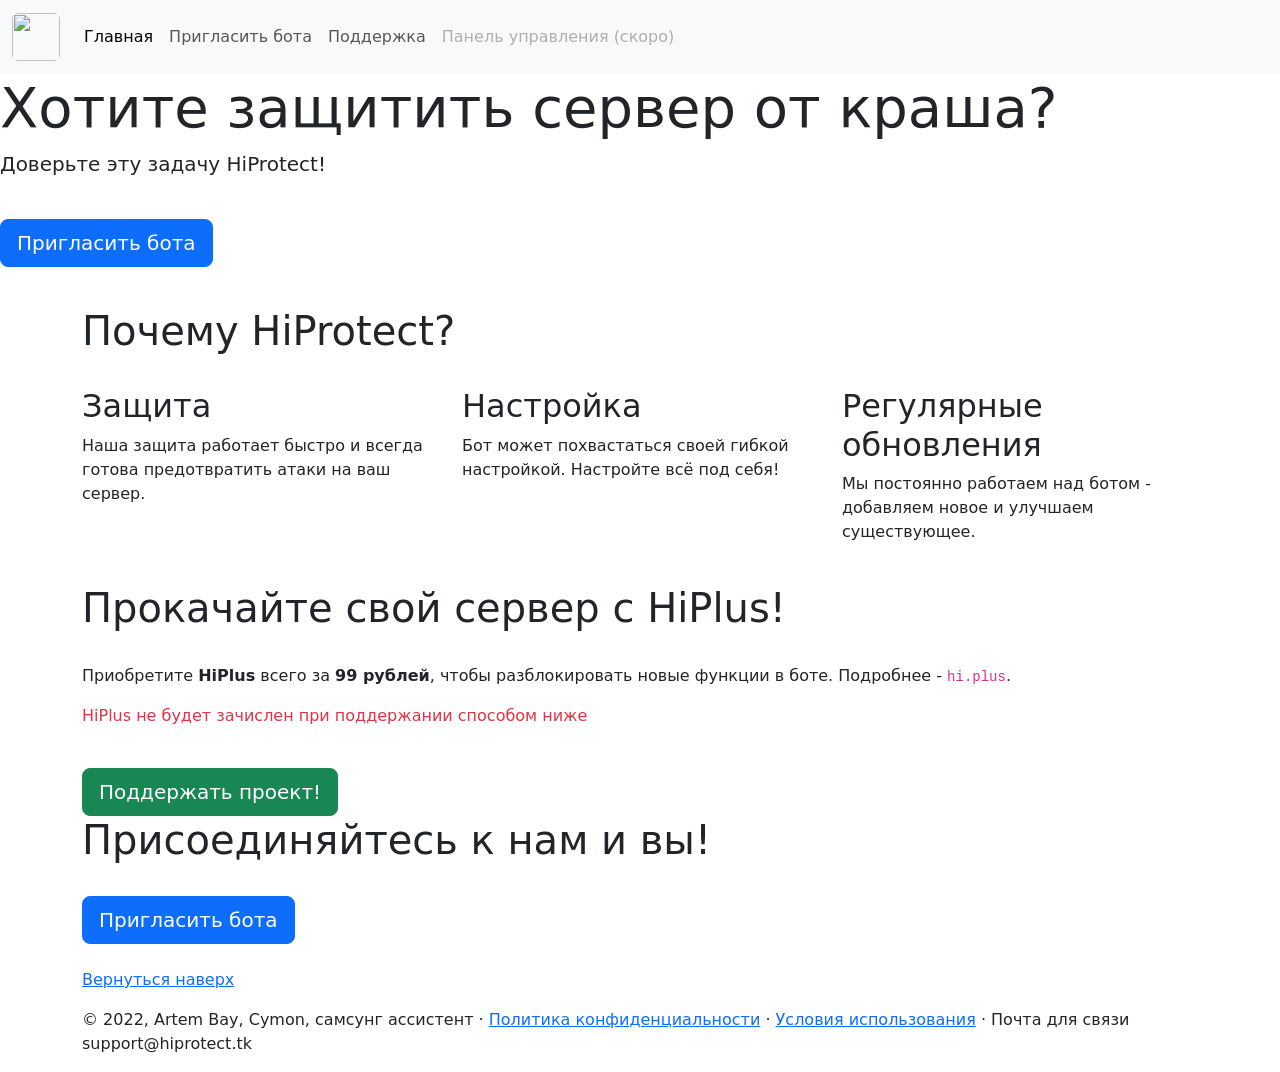
==== index.html @ 9c3abe78 "Add files via upload" ====
<!DOCTYPE html>
<html lang="ru-RU">
    <head>
        <title>HiProtect - позаботьтесь о защите своего Discord сервера</title>
        <meta charset="UTF-8">
        <link rel="stylesheet" href="/static/css/index.css">
        <link rel="shortcut icon" href="/static/img/logo.png" type="image/png">
        <link rel="preconnect" href="https://fonts.googleapis.com">
        <link rel="preconnect" href="https://fonts.gstatic.com" crossorigin>
        <link href="https://fonts.googleapis.com/css2?family=Montserrat:wght@300;400;500;600;700;800&family=Mulish:wght@200;300;400;500;600&display=swap" rel="stylesheet">
        <script src="https://cdn.jsdelivr.net/npm/bootstrap@5.2.0-beta1/dist/js/bootstrap.bundle.min.js" integrity="sha384-pprn3073KE6tl6bjs2QrFaJGz5/SUsLqktiwsUTF55Jfv3qYSDhgCecCxMW52nD2" crossorigin="anonymous"></script>
        <link href="https://cdn.jsdelivr.net/npm/bootstrap@5.2.0-beta1/dist/css/bootstrap.min.css" rel="stylesheet" integrity="sha384-0evHe/X+R7YkIZDRvuzKMRqM+OrBnVFBL6DOitfPri4tjfHxaWutUpFmBp4vmVor" crossorigin="anonymous">
        <meta name="title" content="HiProtect - сильная защита вашего Discord сервера">
        <meta name="description" content="HiProtect - Discord бот, защищающий серверы от уничтожения. Большой функционал и гибкая настройка не оставят вас равнодушными.">
        <meta name="keywords" content="hiprotect, хайпротект, защита, discord, дискорд, бот, bot, discord bot, anti nuke, анти краш бот">
        <meta http-equiv="Content-Type" content="text/html; charset=utf-8">
        <meta name="language" content="Russian">
        <script src="https://code.jquery.com/jquery-2.2.0.js" integrity="sha256-oYqpLeqZe9cetUDV+TFiBZHp3uJ+X4F5eLs4W6uSTSE=" crossorigin="anonymous"></script>
    </head>

    <body>
        <nav class="navbar navbar-expand-lg bg-light">
            <div class="container-fluid">
                <a class="navbar-brand" href="/"><img src="/static/img/logo.png" alt="" class="rounded" width="48" height="48"></a>
                <button class="navbar-toggler" type="button" data-bs-toggle="collapse" data-bs-target="#navbarSupportedContent" aria-controls="navbarSupportedContent" aria-expanded="false" aria-label="Toggle navigation">
                <span class="navbar-toggler-icon"></span>
                </button>
                <div class="collapse navbar-collapse" id="navbarSupportedContent">
                <ul class="navbar-nav me-auto mb-2 mb-lg-0">
                    <li class="nav-item">
                    <a class="nav-link active" aria-current="page" href="/">Главная</a>
                    </li>
                    <li class="nav-item">
                    <a class="nav-link" href="https://discord.com/oauth2/authorize?client_id=740540209896095864&scope=bot%20applications.commands&permissions=8" target="_blank">Пригласить бота</a>
                    </li>
                    <li class="nav-item">
                    <a class="nav-link" href="https://discord.gg/U4ge8Fup5u" target="_blank">Поддержка</a>
                    </li>
                    <li class="nav-item">
                    <a class="nav-link disabled" href="https://www.youtube.com/watch?v=dQw4w9WgXcQ">Панель управления (скоро)</a>
                    </li>
                </ul>
                </div>
            </div>
        </nav>
        <div class="jumbotron gradient title">
            <h1 class="display-4">Хотите защитить сервер от краша?</h1>
            <p class="lead">Доверьте эту задачу <b>HiProtect</b>!</p>
            <br>
            <p class="lead">
              <a class="btn btn-primary btn-lg" href="https://discord.com/oauth2/authorize?client_id=740540209896095864&scope=bot%20applications.commands&permissions=8" role="button" target="_blank">Пригласить бота</a>
            </p>
        </div>


        <br>
        <div class="container block2">
            <h1>Почему HiProtect?</h1>
            <br>
            <div class="row">
                <div class="card2 col-lg-4">
                <h2>Защита</h2>
                <p>Наша защита работает быстро и всегда готова предотвратить атаки на ваш сервер.</p>
                </div>
                <div class="card2 col-lg-4">
                <h2>Настройка</h2>
                <p>Бот может похвастаться своей гибкой настройкой. Настройте всё под себя!</p>
                </div>
                <div class="card2 col-lg-4">
                <h2>Регулярные обновления</h2>
                <p>Мы постоянно работаем над ботом - добавляем новое и улучшаем существующее.</p>
                </div>
            </div>
        </div>
        <br>
        <div class="container block2">
            <h1>Прокачайте свой сервер с <span class="select">HiPlus</span>!</h1>
            <br>
            <p>Приобретите <b class="select">HiPlus</b> всего за <b>99 рублей</b>, чтобы разблокировать новые функции в боте. Подробнее - <code>hi.plus</code>.</p>
            <p class="text-danger">HiPlus не будет зачислен при поддержании способом ниже</p>
            <br>
            <a class="btn btn-success btn-lg" href="https://qiwi.com/payment/form/99999?blocked%5B0%5D=account&amountFraction=0&extra%5B%27account%27%5D=ARTEMBAY&amountInteger=50&blocked%5B0%5D=sum&currency=RUB" role="button" target="_blank">Поддержать проект!</a>
        </div>
        <div class="container block2">
            <h1>Присоединяйтесь к нам и вы!</h1>
            <br>
            <a class="btn btn-primary btn-lg" href="https://discord.com/oauth2/authorize?client_id=740540209896095864&scope=bot%20applications.commands&permissions=8" role="button" target="_blank">Пригласить бота</a>
        </div>
        <br>
        <footer class="container">
            <p class="float-right"><a href="#">Вернуться наверх</a></p>
            <p>© 2022, Artem Bay, Cymon, самсунг ассистент · <a href="/privacy.html">Политика конфиденциальности</a> · <a href="/terms.html">Условия использования</a> · Почта для связи support@hiprotect.tk</p>
        </footer>
    </body>
</html>
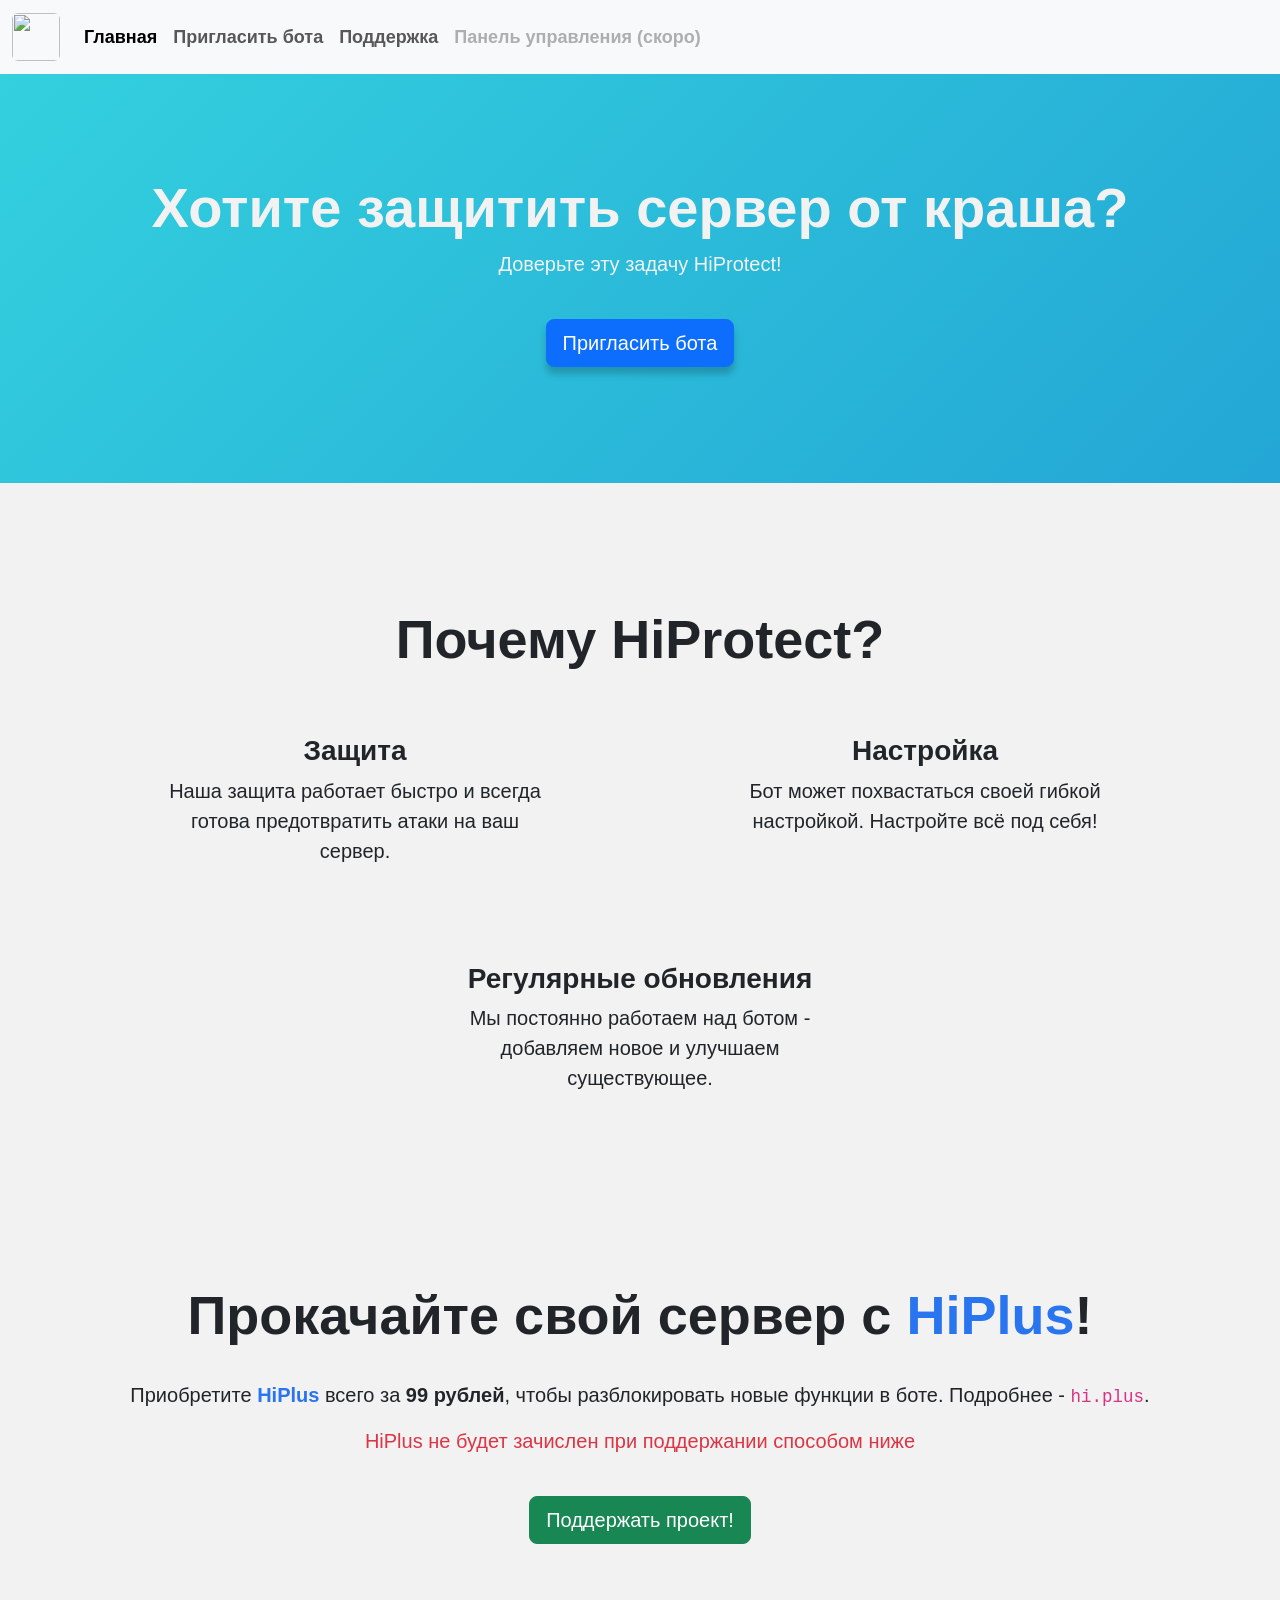
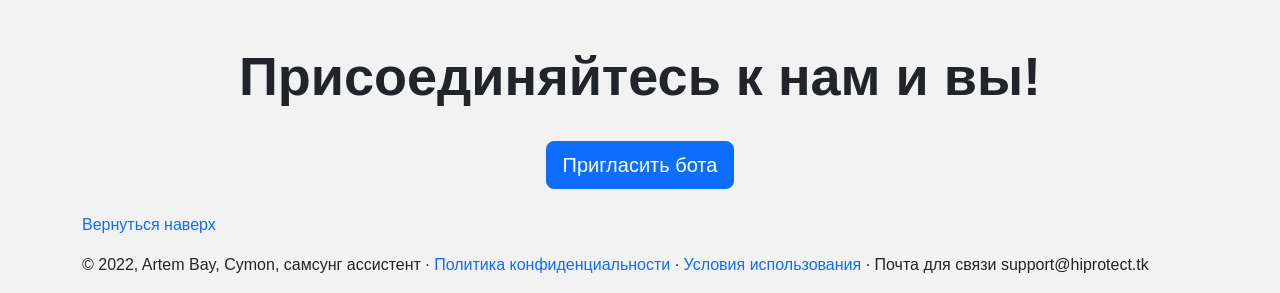
==== commit a917ceec: "Update index.html" ====
--- a/index.html
+++ b/index.html
@@ -1,18 +1,18 @@
 <!DOCTYPE html>
 <html lang="ru-RU">
     <head>
-        <title>HiProtect - позаботьтесь о защите своего Discord сервера</title>
+        <title>Potentia - полезный и развлекательный бот для вашего Discord сервера!</title>
         <meta charset="UTF-8">
-        <link rel="stylesheet" href="/static/css/index.css">
-        <link rel="shortcut icon" href="/static/img/logo.png" type="image/png">
+        <link rel="stylesheet" href="index.css">
+        <link rel="shortcut icon" href="logo.png" type="image/png">
         <link rel="preconnect" href="https://fonts.googleapis.com">
         <link rel="preconnect" href="https://fonts.gstatic.com" crossorigin>
         <link href="https://fonts.googleapis.com/css2?family=Montserrat:wght@300;400;500;600;700;800&family=Mulish:wght@200;300;400;500;600&display=swap" rel="stylesheet">
         <script src="https://cdn.jsdelivr.net/npm/bootstrap@5.2.0-beta1/dist/js/bootstrap.bundle.min.js" integrity="sha384-pprn3073KE6tl6bjs2QrFaJGz5/SUsLqktiwsUTF55Jfv3qYSDhgCecCxMW52nD2" crossorigin="anonymous"></script>
         <link href="https://cdn.jsdelivr.net/npm/bootstrap@5.2.0-beta1/dist/css/bootstrap.min.css" rel="stylesheet" integrity="sha384-0evHe/X+R7YkIZDRvuzKMRqM+OrBnVFBL6DOitfPri4tjfHxaWutUpFmBp4vmVor" crossorigin="anonymous">
-        <meta name="title" content="HiProtect - сильная защита вашего Discord сервера">
-        <meta name="description" content="HiProtect - Discord бот, защищающий серверы от уничтожения. Большой функционал и гибкая настройка не оставят вас равнодушными.">
-        <meta name="keywords" content="hiprotect, хайпротект, защита, discord, дискорд, бот, bot, discord bot, anti nuke, анти краш бот">
+        <meta name="title" content="Potentia - сильная защита вашего Discord сервера">
+        <meta name="description" content="Potentia - Discord бот, защищающий серверы от уничтожения. Большой функционал и гибкая настройка не оставят вас равнодушными.">
+        <meta name="keywords" content="potentia, потенция, развлечения, discord, дискорд, бот, bot, discord bot, рулетка бот, кости бот, модерация бот, модерация, moderation bot discord, moderation, moderation bot, бот для модерации дискорд, бот для модерации">
         <meta http-equiv="Content-Type" content="text/html; charset=utf-8">
         <meta name="language" content="Russian">
         <script src="https://code.jquery.com/jquery-2.2.0.js" integrity="sha256-oYqpLeqZe9cetUDV+TFiBZHp3uJ+X4F5eLs4W6uSTSE=" crossorigin="anonymous"></script>
@@ -21,7 +21,7 @@
     <body>
         <nav class="navbar navbar-expand-lg bg-light">
             <div class="container-fluid">
-                <a class="navbar-brand" href="/"><img src="/static/img/logo.png" alt="" class="rounded" width="48" height="48"></a>
+                <a class="navbar-brand" href="/"><img src="logo.png" alt="" class="rounded" width="48" height="48"></a>
                 <button class="navbar-toggler" type="button" data-bs-toggle="collapse" data-bs-target="#navbarSupportedContent" aria-controls="navbarSupportedContent" aria-expanded="false" aria-label="Toggle navigation">
                 <span class="navbar-toggler-icon"></span>
                 </button>
@@ -34,7 +34,7 @@
                     <a class="nav-link" href="https://discord.com/oauth2/authorize?client_id=740540209896095864&scope=bot%20applications.commands&permissions=8" target="_blank">Пригласить бота</a>
                     </li>
                     <li class="nav-item">
-                    <a class="nav-link" href="https://discord.gg/U4ge8Fup5u" target="_blank">Поддержка</a>
+                    <a class="nav-link" href="https://discord.gg/" target="_blank">Поддержка</a>
                     </li>
                     <li class="nav-item">
                     <a class="nav-link disabled" href="https://www.youtube.com/watch?v=dQw4w9WgXcQ">Панель управления (скоро)</a>
--- a/index.css
+++ b/index.css
@@ -0,0 +1,98 @@
+:root {
+    --primary: #2974ef;
+}
+
+body {
+    background-color: #f2f2f2 !important;
+    font-weight: 400;
+    font-family: 'Mulish', sans-serif !important;
+}
+
+a {
+    text-decoration: none !important;
+}
+
+h1, h2, h3, h4, h5, h6 {
+    color: #222;
+    font-family: 'Montserrat', sans-serif !important;
+    font-weight: 600 !important;
+}
+
+h1 {
+    font-weight: 700 !important;
+}
+
+.select {
+    color: var(--primary);
+}
+
+.gradient {
+    background: linear-gradient(-45deg, #dd9243, #e73c7e, #23a6d5, #33d0de);
+	background-size: 300% 300%;
+	animation: gradient 15s ease infinite;
+}
+
+nav a {
+    font-weight: 600 !important;
+    font-size: 18px !important;
+}
+
+.jumbotron.title {
+    color: #f2f2f2 !important;
+    padding: 100px;
+    text-align: center;
+}
+
+.jumbotron.title p {
+    font-size: 20px !important;
+}
+
+.jumbotron.title .btn {
+    box-shadow: 0px 7px 7px 0px rgba(0, 0, 0, 0.2);
+}
+
+::selection {
+    background: var(--primary);
+    color: #f2f2f2;
+}
+
+@keyframes gradient {
+	0% {
+		background-position: 0% 50%;
+	}
+	50% {
+		background-position: 100% 50%;
+	}
+	100% {
+		background-position: 0% 50%;
+	}
+}
+
+
+.block2 {
+    text-align: center;
+    margin-top: 100px;
+}
+
+.block2 ul {
+    text-align: left !important;
+}
+
+.block2 .card2 {
+    margin: 30px auto;
+    float: none;
+    margin-bottom: 50px;
+    width: 400px;
+}
+
+.block2 h1 {
+    font-size: 54px;
+}
+
+.block2 h2 {
+    font-size: 28px;
+}
+
+.block2 p {
+    font-size: 20px;
+}
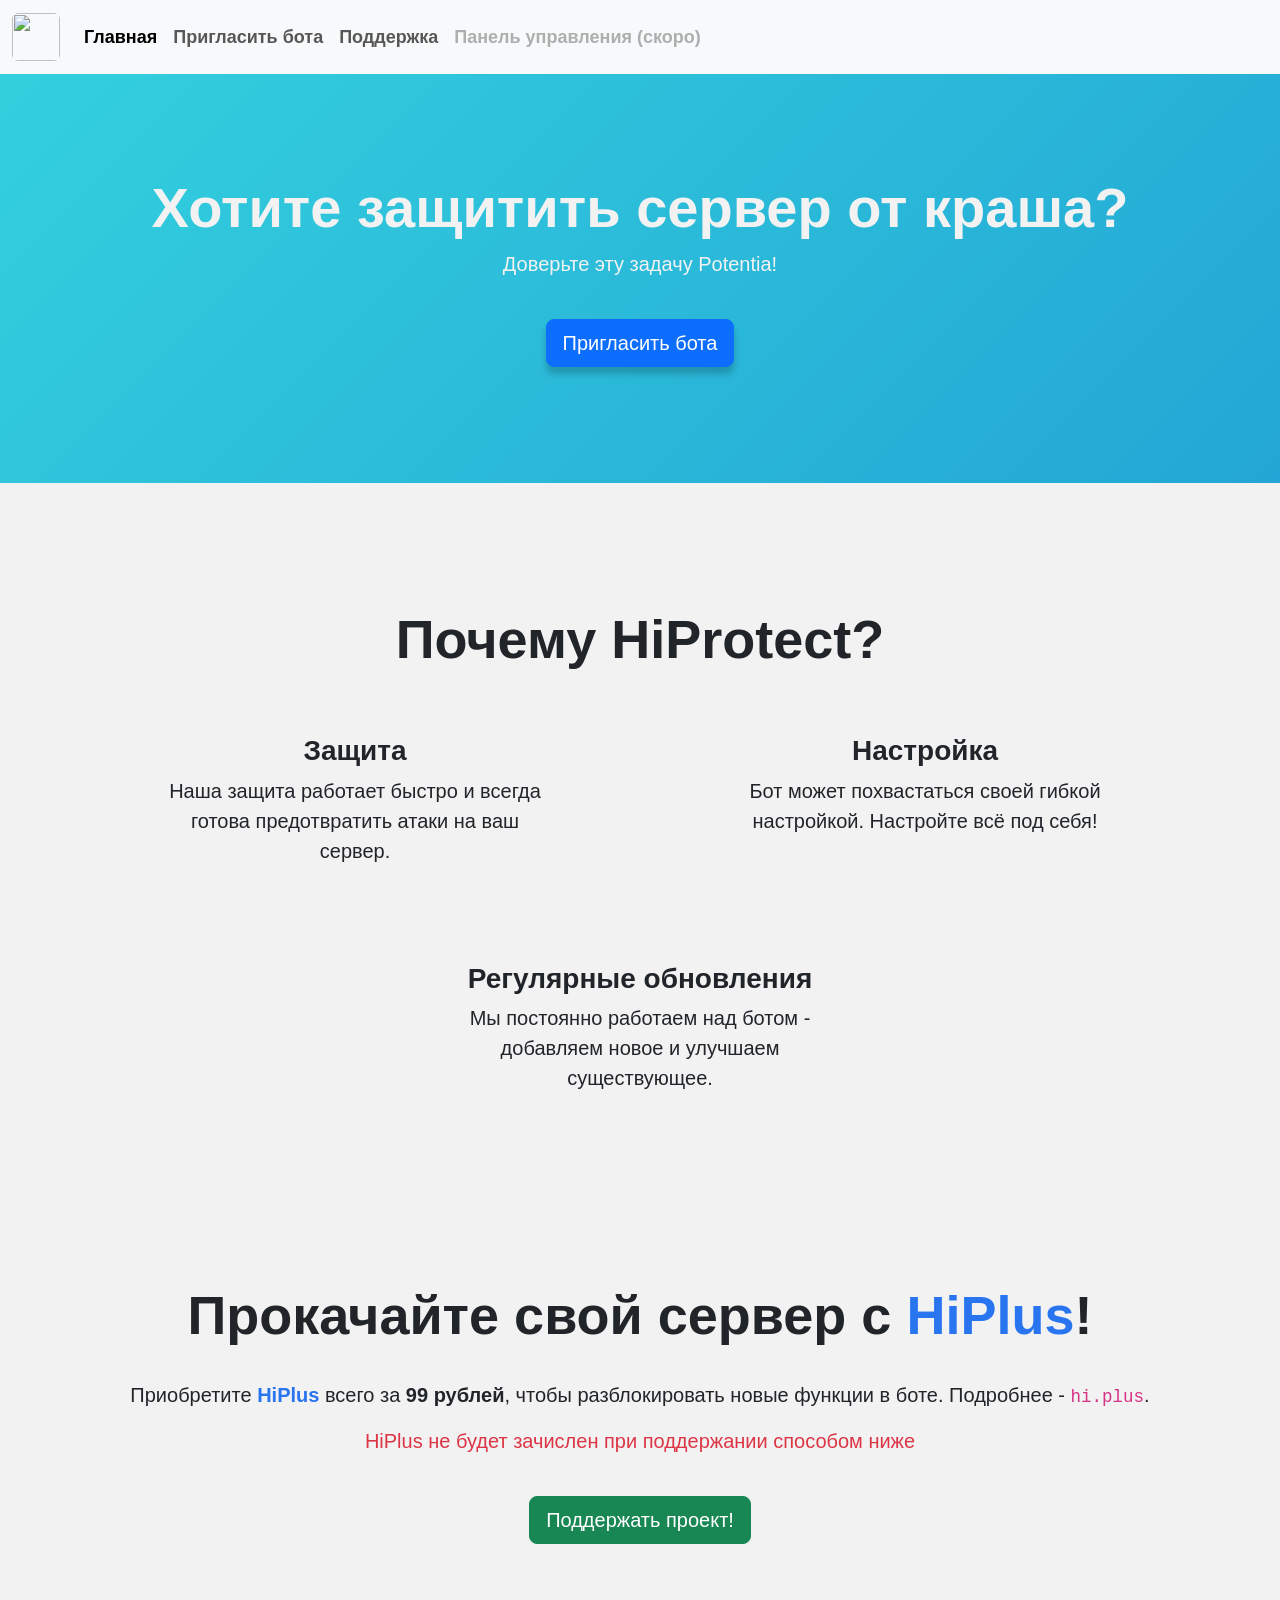
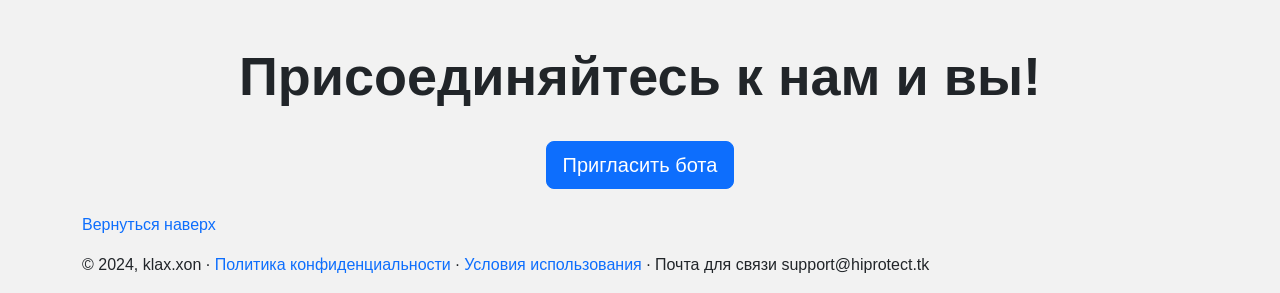
==== commit 983bdf2a: "Update index.html" ====
--- a/index.html
+++ b/index.html
@@ -45,7 +45,7 @@
         </nav>
         <div class="jumbotron gradient title">
             <h1 class="display-4">Хотите защитить сервер от краша?</h1>
-            <p class="lead">Доверьте эту задачу <b>HiProtect</b>!</p>
+            <p class="lead">Доверьте эту задачу <b>Potentia</b>!</p>
             <br>
             <p class="lead">
               <a class="btn btn-primary btn-lg" href="https://discord.com/oauth2/authorize?client_id=740540209896095864&scope=bot%20applications.commands&permissions=8" role="button" target="_blank">Пригласить бота</a>
@@ -89,7 +89,7 @@
         <br>
         <footer class="container">
             <p class="float-right"><a href="#">Вернуться наверх</a></p>
-            <p>© 2022, Artem Bay, Cymon, самсунг ассистент · <a href="/privacy.html">Политика конфиденциальности</a> · <a href="/terms.html">Условия использования</a> · Почта для связи support@hiprotect.tk</p>
+            <p>© 2024, klax.xon · <a href="/privacy.html">Политика конфиденциальности</a> · <a href="/terms.html">Условия использования</a> · Почта для связи support@hiprotect.tk</p>
         </footer>
     </body>
 </html>
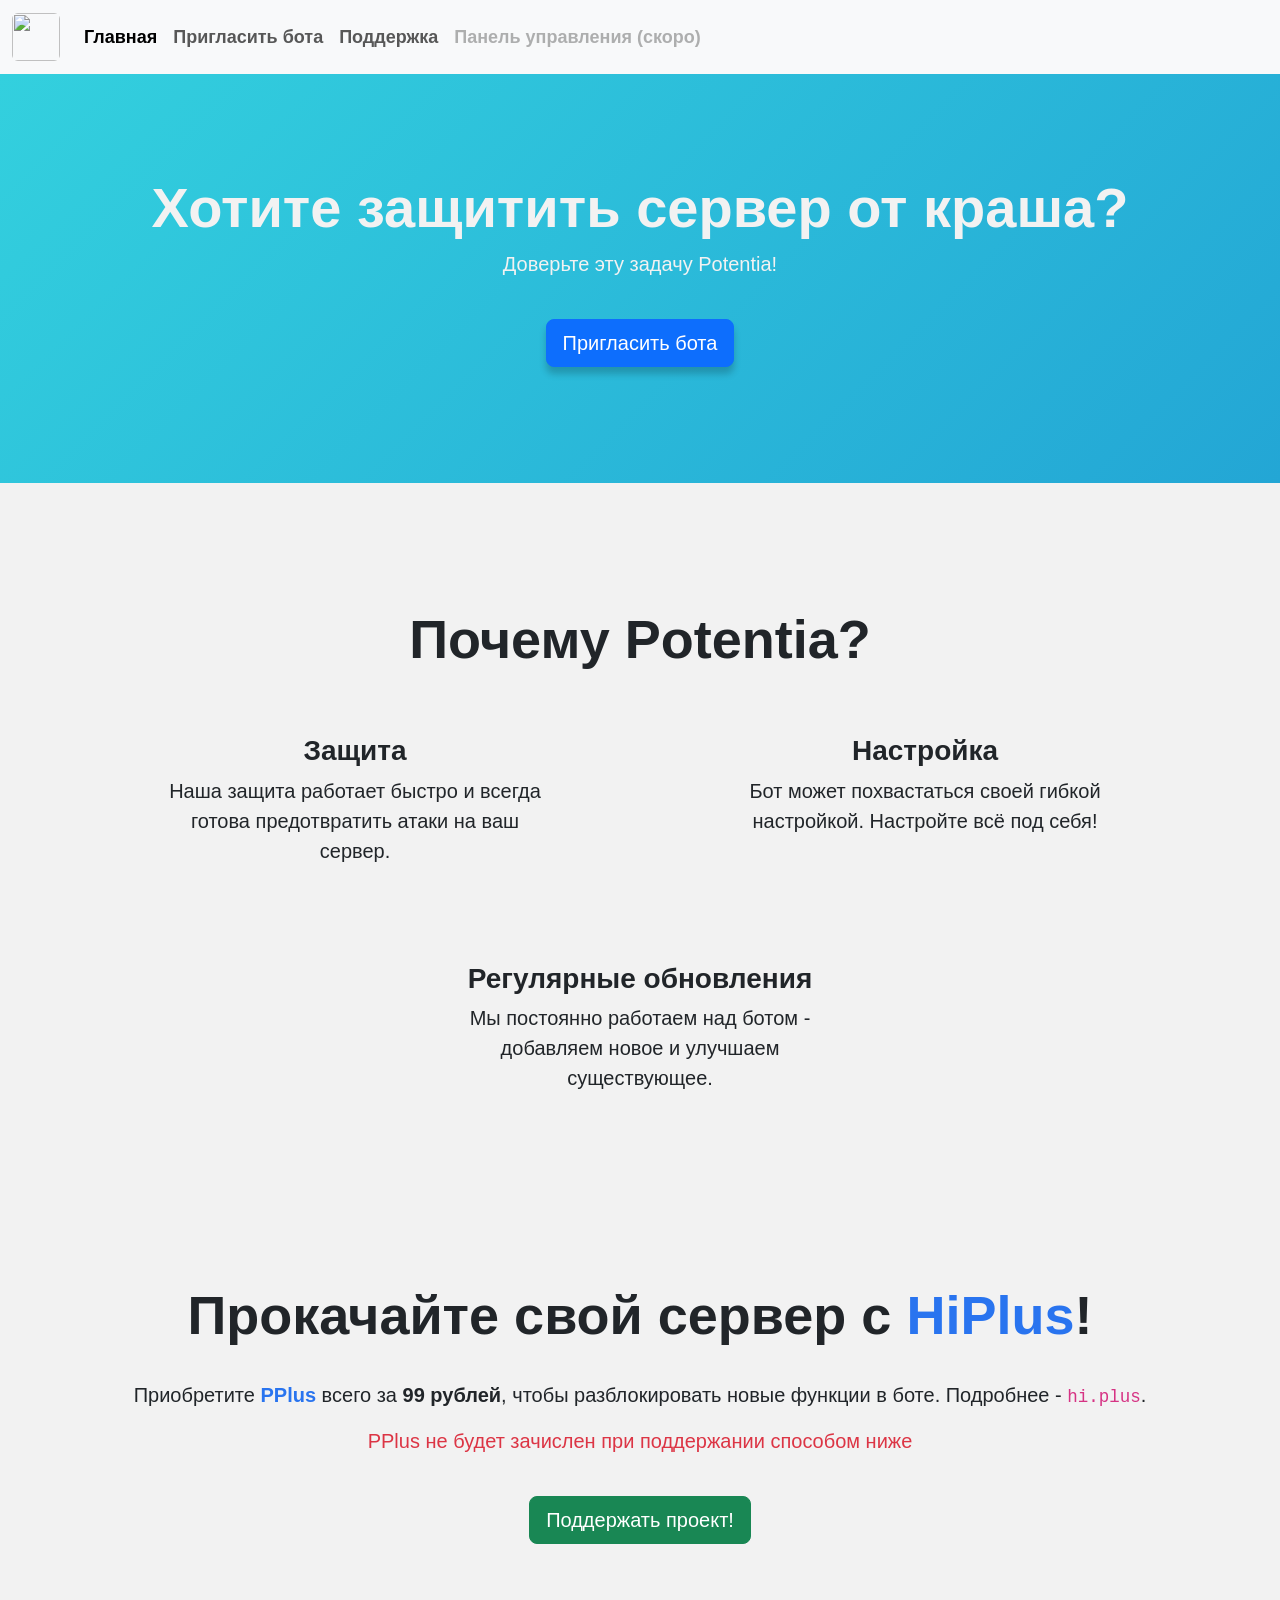
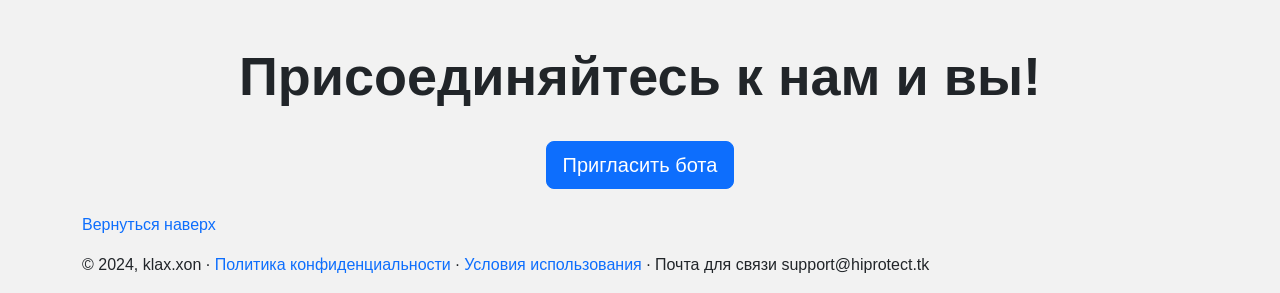
==== commit b8536bcf: "Update index.html" ====
--- a/index.html
+++ b/index.html
@@ -55,7 +55,7 @@
 
         <br>
         <div class="container block2">
-            <h1>Почему HiProtect?</h1>
+            <h1>Почему Potentia?</h1>
             <br>
             <div class="row">
                 <div class="card2 col-lg-4">
@@ -76,8 +76,8 @@
         <div class="container block2">
             <h1>Прокачайте свой сервер с <span class="select">HiPlus</span>!</h1>
             <br>
-            <p>Приобретите <b class="select">HiPlus</b> всего за <b>99 рублей</b>, чтобы разблокировать новые функции в боте. Подробнее - <code>hi.plus</code>.</p>
-            <p class="text-danger">HiPlus не будет зачислен при поддержании способом ниже</p>
+            <p>Приобретите <b class="select">PPlus</b> всего за <b>99 рублей</b>, чтобы разблокировать новые функции в боте. Подробнее - <code>hi.plus</code>.</p>
+            <p class="text-danger">PPlus не будет зачислен при поддержании способом ниже</p>
             <br>
             <a class="btn btn-success btn-lg" href="https://qiwi.com/payment/form/99999?blocked%5B0%5D=account&amountFraction=0&extra%5B%27account%27%5D=ARTEMBAY&amountInteger=50&blocked%5B0%5D=sum&currency=RUB" role="button" target="_blank">Поддержать проект!</a>
         </div>
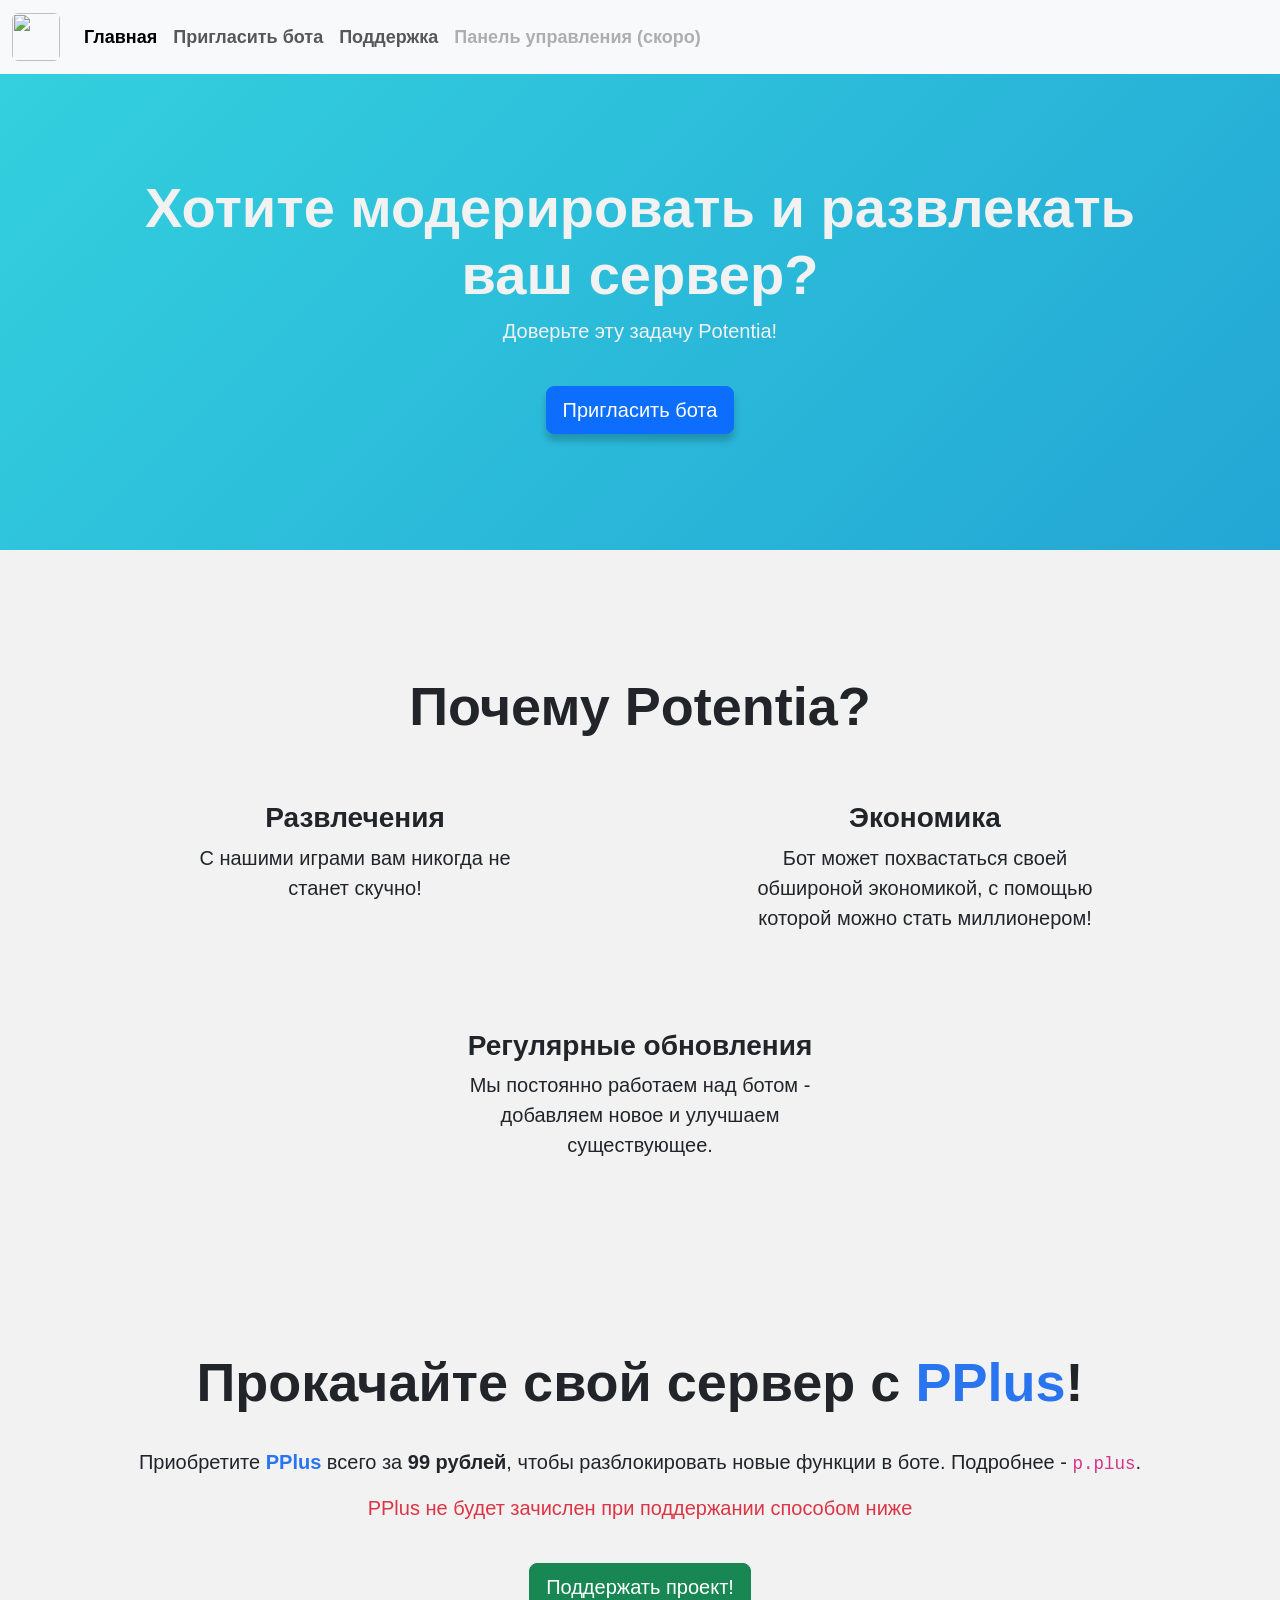
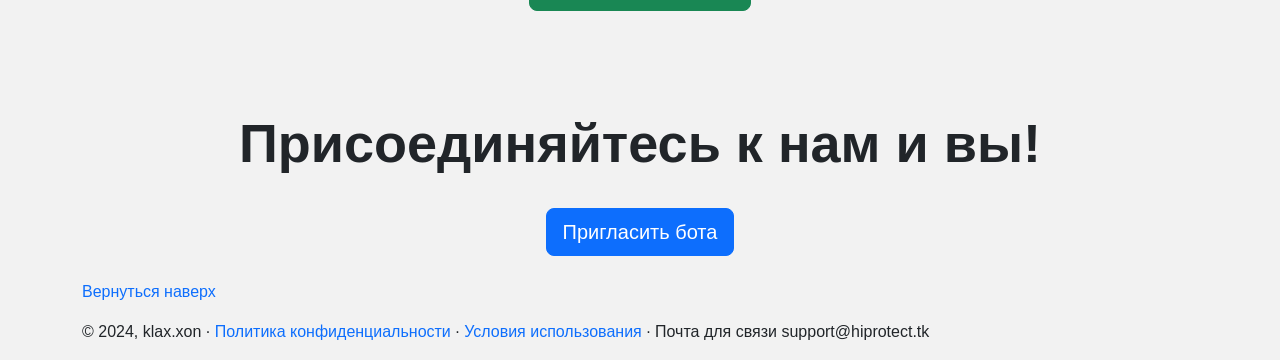
==== commit 12f13eef: "Update index.html" ====
--- a/index.html
+++ b/index.html
@@ -1,8 +1,10 @@
 <!DOCTYPE html>
 <html lang="ru-RU">
     <head>
-        <title>Potentia - полезный и развлекательный бот для вашего Discord сервера!</title>
         <meta charset="UTF-8">
+    <meta name="viewport" content="width=device-width, initial-scale=1.0">
+    <meta name="apple-mobile-web-app-capable" content="yes">
+    <title>Potentia - полезный и развлекательный бот для вашего Discord сервера!</title>
         <link rel="stylesheet" href="index.css">
         <link rel="shortcut icon" href="logo.png" type="image/png">
         <link rel="preconnect" href="https://fonts.googleapis.com">
@@ -44,7 +46,7 @@
             </div>
         </nav>
         <div class="jumbotron gradient title">
-            <h1 class="display-4">Хотите защитить сервер от краша?</h1>
+            <h1 class="display-4">Хотите модерировать и развлекать ваш сервер?</h1>
             <p class="lead">Доверьте эту задачу <b>Potentia</b>!</p>
             <br>
             <p class="lead">
@@ -59,12 +61,12 @@
             <br>
             <div class="row">
                 <div class="card2 col-lg-4">
-                <h2>Защита</h2>
-                <p>Наша защита работает быстро и всегда готова предотвратить атаки на ваш сервер.</p>
+                <h2>Развлечения</h2>
+                <p>С нашими играми вам никогда не станет скучно!</p>
                 </div>
                 <div class="card2 col-lg-4">
-                <h2>Настройка</h2>
-                <p>Бот может похвастаться своей гибкой настройкой. Настройте всё под себя!</p>
+                <h2>Экономика</h2>
+                <p>Бот может похвастаться своей обшироной экономикой, с помощью которой можно стать миллионером!</p>
                 </div>
                 <div class="card2 col-lg-4">
                 <h2>Регулярные обновления</h2>
@@ -74,9 +76,9 @@
         </div>
         <br>
         <div class="container block2">
-            <h1>Прокачайте свой сервер с <span class="select">HiPlus</span>!</h1>
+            <h1>Прокачайте свой сервер с <span class="select">PPlus</span>!</h1>
             <br>
-            <p>Приобретите <b class="select">PPlus</b> всего за <b>99 рублей</b>, чтобы разблокировать новые функции в боте. Подробнее - <code>hi.plus</code>.</p>
+            <p>Приобретите <b class="select">PPlus</b> всего за <b>99 рублей</b>, чтобы разблокировать новые функции в боте. Подробнее - <code>p.plus</code>.</p>
             <p class="text-danger">PPlus не будет зачислен при поддержании способом ниже</p>
             <br>
             <a class="btn btn-success btn-lg" href="https://qiwi.com/payment/form/99999?blocked%5B0%5D=account&amountFraction=0&extra%5B%27account%27%5D=ARTEMBAY&amountInteger=50&blocked%5B0%5D=sum&currency=RUB" role="button" target="_blank">Поддержать проект!</a>
